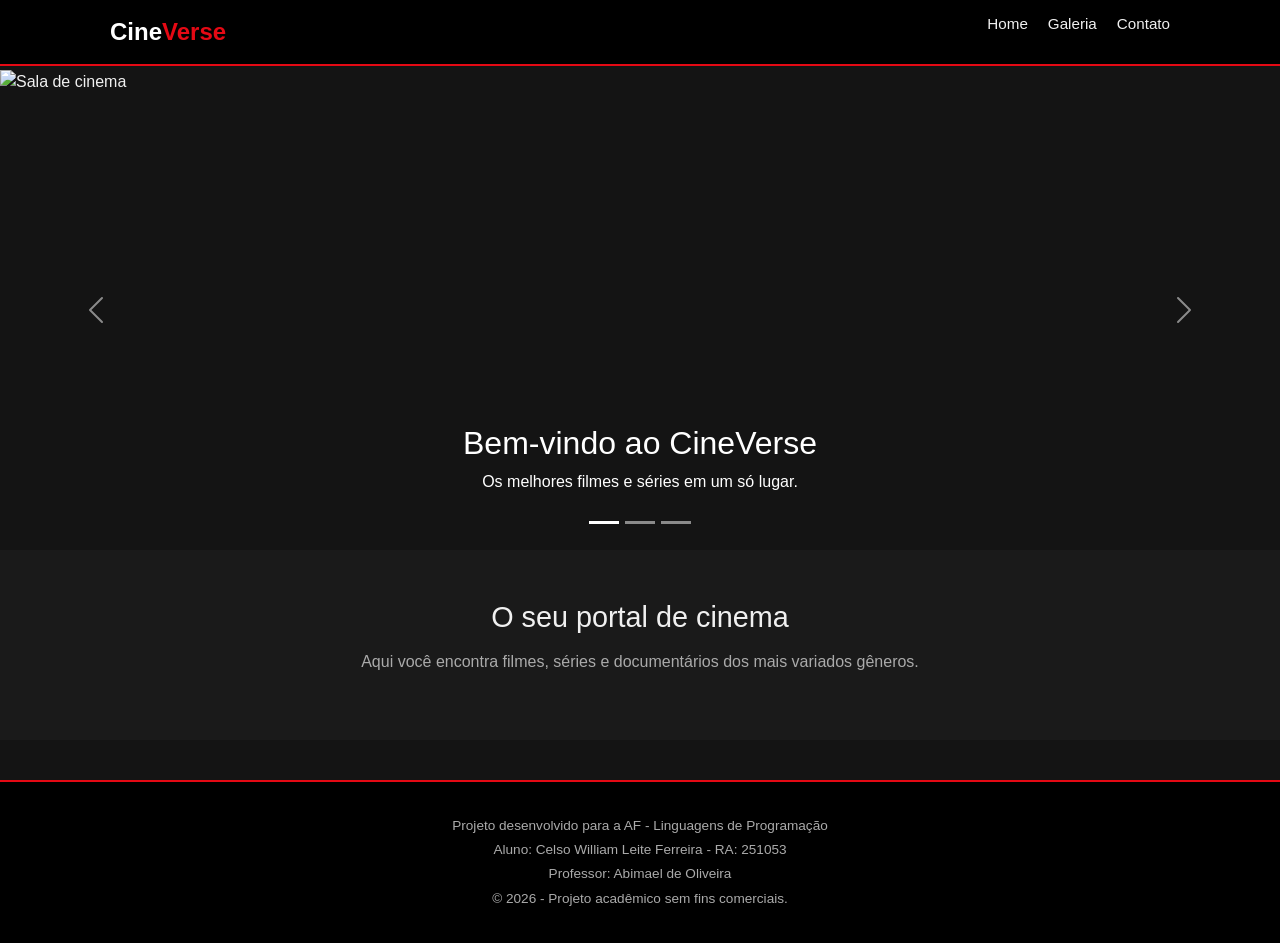
==== index.html @ 44c73e66 "Primerios commits, contato, galeria e index" ====
<!--
AF - Avaliação Final - Linguagens de Programação
Tema do Projeto: CineVerse - Filmes e Séries
Aluno 1: Celso William Leite Ferreira - RA: 251053
Professor: Abimael de Oliveira
Data de entrega: 07/06
-->

<!DOCTYPE html>
<html lang="pt-br">
<head>
    <meta charset="UTF-8">
    <meta name="viewport" content="width=device-width, initial-scale=1.0">
    <title>CineVerse - Home</title>

    <link href="https://cdn.jsdelivr.net/npm/bootstrap@5.3.3/dist/css/bootstrap.min.css" rel="stylesheet">

    <link rel="stylesheet" href="./css/style.css">
</head>
<body>

    <header>
        <nav>
            <a class="logo" href="index.html">Cine<span>Verse</span></a>
            <ul>
                <li><a href="index.html">Home</a></li>
                <li><a href="galeria.html">Galeria</a></li>
                <li><a href="contato.html">Contato</a></li>
            </ul>
        </nav>
    </header>
    
    <main>

        <!-- carrossel bootstrap -->
        <section>
            <div id="carouselHome" class="carousel slide" data-bs-ride="carousel">
                <div class="carousel-indicators">
                    <button type="button" data-bs-target="#carouselHome" data-bs-slide-to="0" class="active"></button>
                    <button type="button" data-bs-target="#carouselHome" data-bs-slide-to="1"></button>
                    <button type="button" data-bs-target="#carouselHome" data-bs-slide-to="2"></button>
                </div>
                <div class="carousel-inner">
                    <div class="carousel-item active">
                        <img src="https://images.unsplash.com/photo-1489599849927-2ee91cede3ba?w=1400&h=480&fit=crop" class="d-block w-100" alt="Sala de cinema">
                        <div class="carousel-caption d-none d-md-block">
                            <h2>Bem-vindo ao CineVerse</h2>
                            <p>Os melhores filmes e séries em um só lugar.</p>
                        </div>
                    </div>
                    <div class="carousel-item">
                        <img src="https://images.unsplash.com/photo-1536440136628-849c177e76a1?w=1400&h=480&fit=crop" class="d-block w-100" alt="Sessão de cinema">
                        <div class="carousel-caption d-none d-md-block">
                            <h2>Séries em Destaque</h2>
                            <p>As melhores produções da televisão.</p>
                        </div>
                    </div>
                    <div class="carousel-item">
                        <img src="https://images.unsplash.com/photo-1574267432553-4b4628081c31?w=1400&h=480&fit=crop" class="d-block w-100" alt="Pipoca no cinema">
                        <div class="carousel-caption d-none d-md-block">
                            <h2>Lançamentos</h2>
                            <p>Fique por dentro dos últimos lançamentos.</p>
                        </div>
                    </div>
                </div>
                <button class="carousel-control-prev" type="button" data-bs-target="#carouselHome" data-bs-slide="prev">
                    <span class="carousel-control-prev-icon"></span>
                </button>
                <button class="carousel-control-next" type="button" data-bs-target="#carouselHome" data-bs-slide="next">
                    <span class="carousel-control-next-icon"></span>
                </button>
            </div>
        </section>

        <section class="apresentacao">
            <h2>O seu portal de cinema</h2>
            <p>Aqui você encontra filmes, séries e documentários dos mais variados gêneros.</p>
        </section>

        <!-- cards - -->

    </main>

    <footer class="rodape">
        <p>Projeto desenvolvido para a AF - Linguagens de Programação</p>
        <p>Aluno: Celso William Leite Ferreira - RA: 251053</p>
        <p>Professor: Abimael de Oliveira</p>
        <p>&copy; 2026 - Projeto acadêmico sem fins comerciais.</p>
    </footer>

    <script src="https://cdn.jsdelivr.net/npm/bootstrap@5.3.3/dist/js/bootstrap.bundle.min.js"></script>
    <script src="./js/script.js"></script>
</body>
</html>
---- css/style.css ----
/*
AF - Avaliação Final - Linguagens de Programação
Tema do Projeto: CineVerse - Filmes e Séries
Aluno 1: Celso William Leite Ferreira - RA: 251053
Professor: Abimael de Oliveira
Data de entrega: 07/06
*/

* {
    margin: 0;
    padding: 0;
    box-sizing: border-box;
}

body {
    font-family: Arial, sans-serif;
    background-color: #141414;
    color: #f0f0f0;
    padding-top: 70px;
}

img {
    max-width: 100%;
}

/* --- MENU --- */
header {
    position: fixed;
    top: 0;
    left: 0;
    width: 100%;
    background-color: #000;
    border-bottom: 2px solid #e50914;
    z-index: 999;
    padding: 12px 0;
}

nav {
    display: flex;
    justify-content: space-between;
    align-items: center;
    max-width: 1100px;
    margin: 0 auto;
    padding: 0 20px;
}

.logo {
    font-size: 1.5rem;
    font-weight: bold;
    color: #fff;
    text-decoration: none;
}

.logo span {
    color: #e50914;
}

nav ul {
    list-style: none;
    display: flex;
    gap: 20px;
}

nav ul a {
    color: #f0f0f0;
    text-decoration: none;
    font-size: 0.95rem;
}

nav ul a:hover {
    color: #e50914;
}

/* --- CARROSSEL --- */
.carousel-item img {
    height: 480px;
    object-fit: cover;
}

/* --- APRESENTACAO --- */
.apresentacao {
    background-color: #1a1a1a;
    padding: 50px 20px;
    text-align: center;
}

.apresentacao h2 {
    font-size: 1.8rem;
    margin-bottom: 15px;
}

.apresentacao p {
    color: #aaa;
}

/* --- RODAPE --- */
.rodape {
    background-color: #000;
    color: #aaa;
    text-align: center;
    padding: 30px 15px;
    border-top: 2px solid #e50914;
    margin-top: 40px;
}

.rodape p {
    margin: 4px 0;
    font-size: 0.85rem;
}
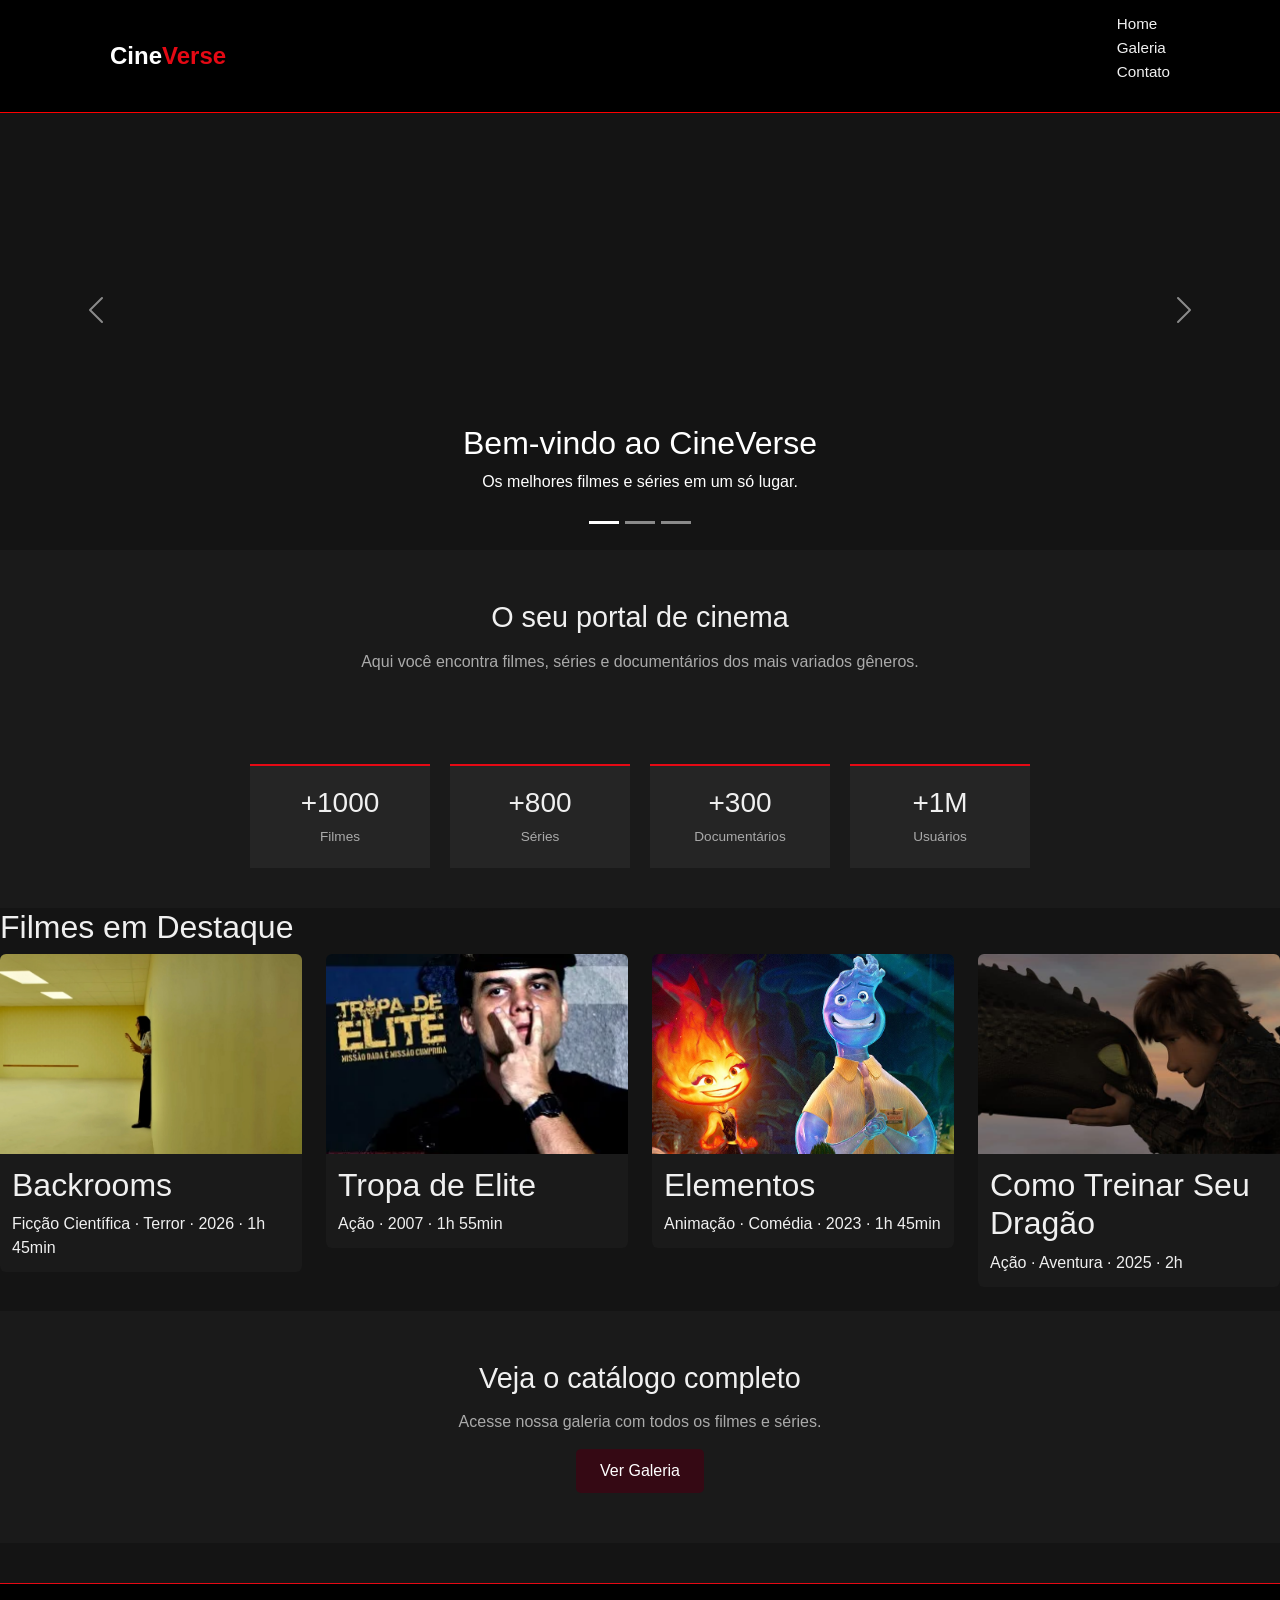
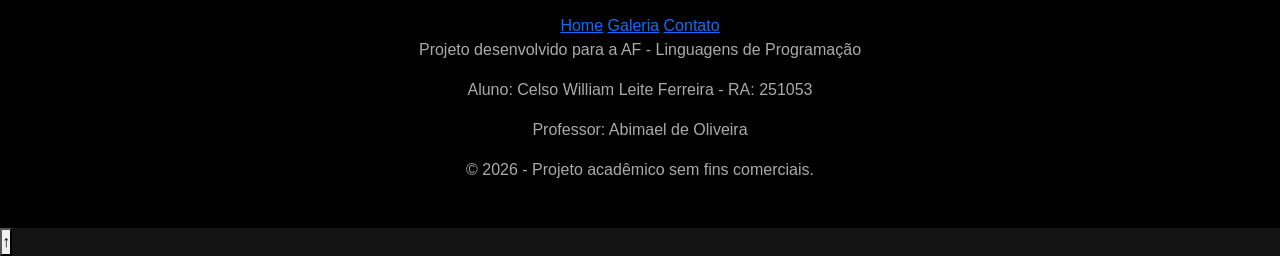
==== commit 518d18ac: "Adicinando estilo ao index e card." ====
--- a/index.html
+++ b/index.html
@@ -14,7 +14,6 @@
     <title>CineVerse - Home</title>
 
     <link href="https://cdn.jsdelivr.net/npm/bootstrap@5.3.3/dist/css/bootstrap.min.css" rel="stylesheet">
-
     <link rel="stylesheet" href="./css/style.css">
 </head>
 <body>
@@ -72,22 +71,105 @@
             </div>
         </section>
 
+        <!-- --- Apresentação --- -->
         <section class="apresentacao">
             <h2>O seu portal de cinema</h2>
             <p>Aqui você encontra filmes, séries e documentários dos mais variados gêneros.</p>
         </section>
 
-        <!-- cards - -->
+        <!-- --- cards --- -->
+         <div class="area-numeros">
+            <div class="numero-item">
+                <h3>+1000</h3>
+                <p>Filmes</p>
+            </div>
+            <div class="numero-item">
+                <h3>+800</h3>
+                <p>Séries</p>
+            </div>
+            <div class="numero-item">
+                <h3>+300</h3>
+                <p>Documentários</p>
+            </div>
+            <div class="numero-item">
+                <h3>+1M</h3>
+                <p>Usuários</p>
+            </div>
+         </div>
 
+         <!-- --- Destaques --- -->
+          <section class="destaques">
+            <h2>Filmes em <span>Destaque</span></h2>
+            <div class="row">
+
+                <!-- Backroom -->
+                <article class="col-md-3 mb-4">
+                    <div class="card">
+                        <img src="img/Backrooms2.jpg" alt="Backrooms">
+                        <div class="card-body">
+                            <h2 class="card-title">Backrooms</h2>
+                            <p class="card-text">Ficção Científica · Terror · 2026 · 1h 45min</p>
+                        </div>
+                    </div>
+                </article>
+
+                <!-- Tropa De elite -->
+                <article class="col-md-3 mb-4">
+                    <div class="card">
+                        <img src="img/TropaDeElite.webp" alt="Tropa De Elite">
+                        <div class="card-body">
+                            <h2 class="card-title">Tropa de Elite</h2>
+                            <p class="card-text">Ação · 2007 · 1h 55min</p>
+                        </div>
+                    </div>
+                </article>
+
+                <!-- Elementos -->
+                <article class="col-md-3 mb-4">
+                    <div class="card">
+                        <img src="img/Elementos.jpeg" alt="Elementos">
+                        <div class="card-body">
+                            <h2 class="card-title">Elementos</h2>
+                            <p class="card-text">Animação · Comédia · 2023 · 1h 45min</p>
+                        </div>
+                    </div>
+                </article>
+                
+                <!--  -->
+                <article class="col-md-3 mb-4">
+                    <div class="card">
+                        <img src="img/TreinarDragao.jpg" alt="Como Treinar Seu Dragão">
+                        <div class="card-body">
+                            <h2 class="card-title">Como Treinar Seu Dragão</h2>
+                            <p class="card-text">Ação · Aventura · 2025 · 2h</p>
+                        </div>
+                    </div>
+                </article>
+            </div>
+          </section>
     </main>
 
+    <section class="apresentacao">
+        <h2>Veja o catálogo completo</h2>
+        <p>Acesse nossa galeria com todos os filmes e séries.</p>
+        <a href="galeria.html" style="display:inline-block; margin-top:15px; background-color:#350914;
+         color:white; padding:10px 24px; text-decoration:none; border-radius:5px;">Ver Galeria</a>
+    </section>
+
+
+    <!-- --- Rodapé --- -->
     <footer class="rodape">
+        <a href="index.html">Home</a>
+        <a href="galeria.html">Galeria</a>
+        <a href="contato.html">Contato</a>
         <p>Projeto desenvolvido para a AF - Linguagens de Programação</p>
         <p>Aluno: Celso William Leite Ferreira - RA: 251053</p>
         <p>Professor: Abimael de Oliveira</p>
         <p>&copy; 2026 - Projeto acadêmico sem fins comerciais.</p>
     </footer>
 
+    <button class="btnTopo">↑</button>
+
     <script src="https://cdn.jsdelivr.net/npm/bootstrap@5.3.3/dist/js/bootstrap.bundle.min.js"></script>
     <script src="./js/script.js"></script>
 </body>
--- a/css/style.css
+++ b/css/style.css
@@ -23,16 +23,16 @@
     max-width: 100%;
 }
 
-/* --- MENU --- */
+/* --- Menu --- */
 header {
     position: fixed;
     top: 0;
     left: 0;
     width: 100%;
-    background-color: #000;
-    border-bottom: 2px solid #e50914;
+    background-color: black;
+    border-bottom: 1px solid red;
     z-index: 999;
-    padding: 12px 0;
+    padding: 12px;
 }
 
 nav {
@@ -52,13 +52,11 @@
 }
 
 .logo span {
-    color: #e50914;
+    color: #e50914
 }
 
 nav ul {
     list-style: none;
-    display: flex;
-    gap: 20px;
 }
 
 nav ul a {
@@ -71,13 +69,13 @@
     color: #e50914;
 }
 
-/* --- CARROSSEL --- */
+/* --- Carrossel --- */
 .carousel-item img {
     height: 480px;
     object-fit: cover;
 }
 
-/* --- APRESENTACAO --- */
+/* --- Apresentação --- */
 .apresentacao {
     background-color: #1a1a1a;
     padding: 50px 20px;
@@ -91,19 +89,74 @@
 
 .apresentacao p {
     color: #aaa;
+    max-width: 650px;
+    margin: 0 auto;
 }
 
-/* --- RODAPE --- */
+.area-numeros {
+    display: flex;
+    flex-wrap: wrap;
+    justify-content: center;
+    gap: 20px;
+    padding: 40px 20px;
+    background-color: #1a1a1a;
+}
+
+.numero-item {
+    flex: 1 1 150px;
+    max-width: 180px;
+    text-align: center;
+    background-color: #252525;
+    padding: 20px;
+    border-top: 2px solid #e50914;
+}
+
+.numero-item p {
+    font-size: 0.85rem;
+    color: #aaa;
+    margin: 0;
+}
+
+/* --- Destaque --- */
+.destaque {
+    padding: 50px 20px;
+    max-width: 1100px;
+    margin: 0 auto;
+}
+
+.destaque h2 {
+    font-size: 1.6rem;
+    margin-bottom: 25px;
+    border-left: 4px solid #e50914;
+    padding-left: 10px;
+}
+
+/* --- Cards --- */
+.card {
+    background-color: #1a1a1a;
+    border: none;
+    color: #f0f0f0;
+    border-radius: 6px;
+    overflow: hidden;
+}
+
+.card img {
+    height: 200px;
+    width: 100%;
+    object-fit: cover;
+}
+
+.card-body {
+    padding: 12px;
+}
+
+
+/*  --- Rodape --- */
 .rodape {
     background-color: #000;
     color: #aaa;
     text-align: center;
     padding: 30px 15px;
-    border-top: 2px solid #e50914;
+    border-top: 1px solid #e50914;
     margin-top: 40px;
-}
-
-.rodape p {
-    margin: 4px 0;
-    font-size: 0.85rem;
-}
+}
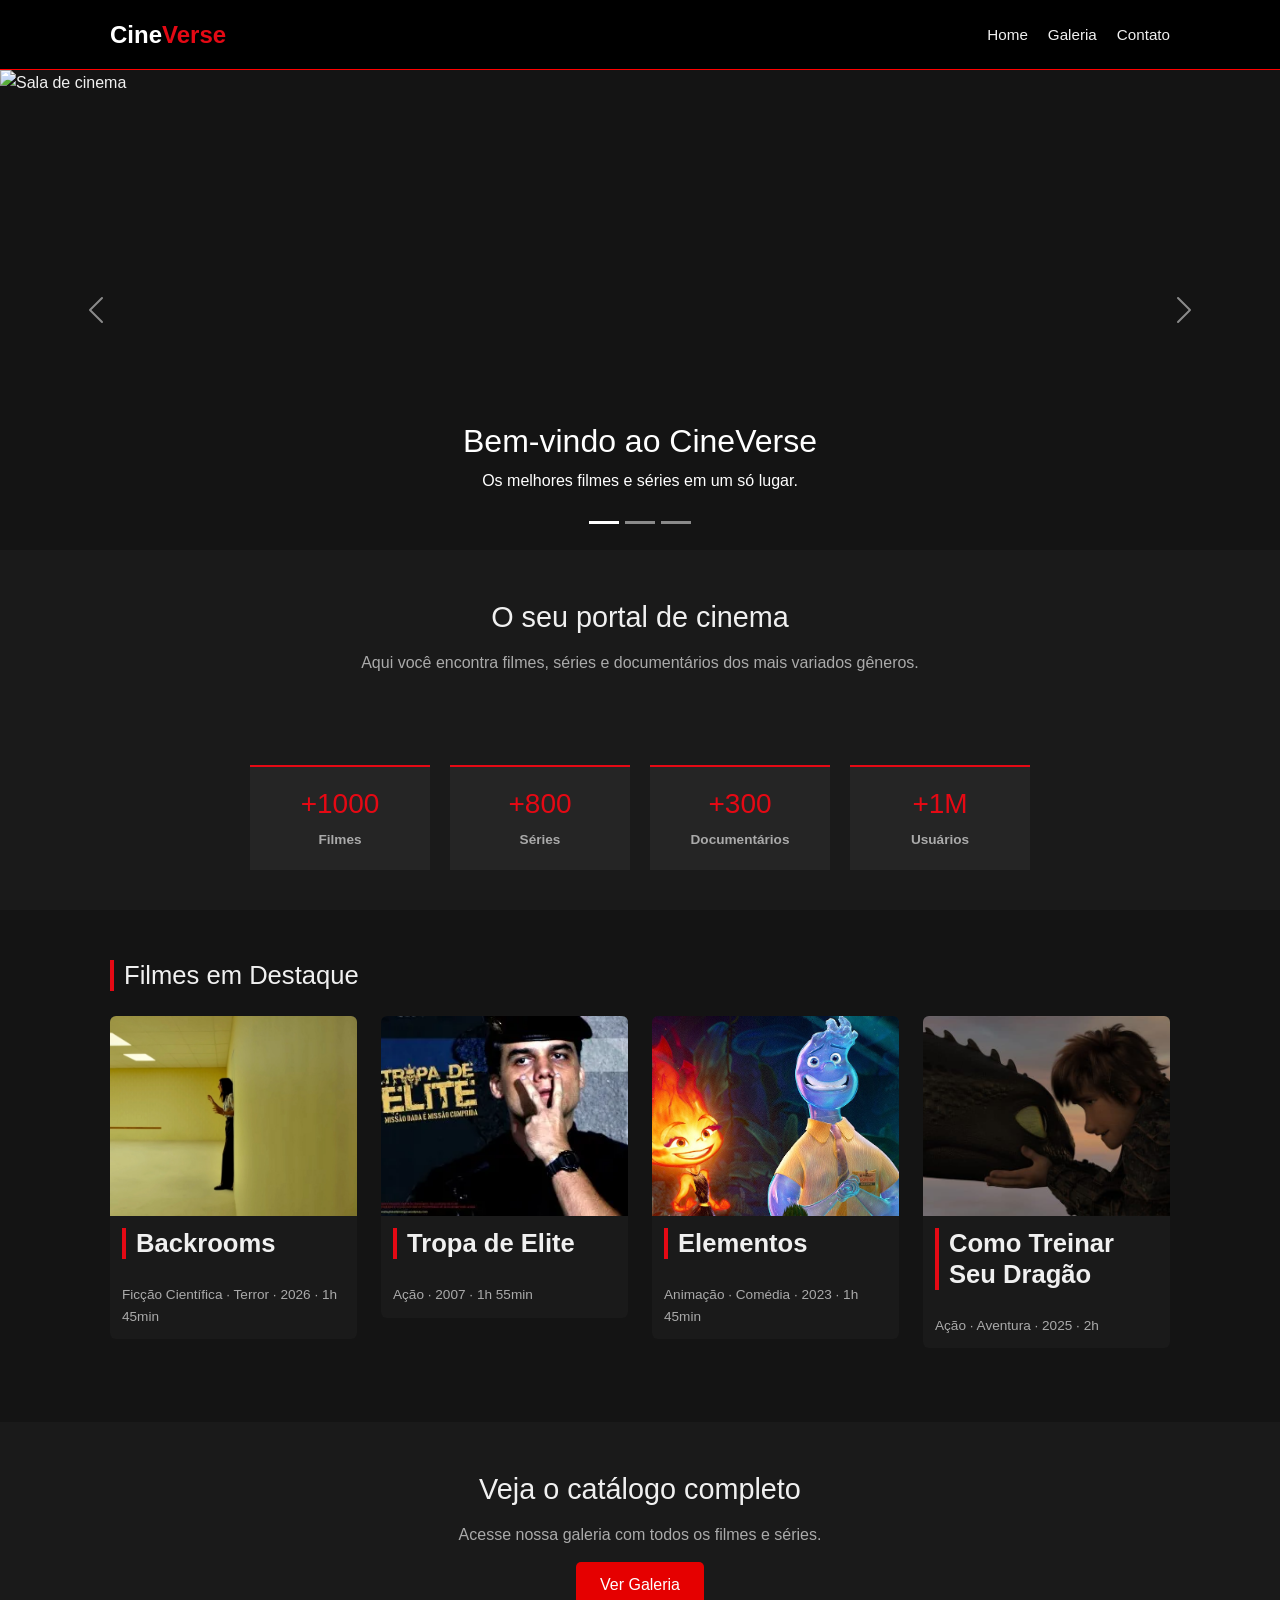
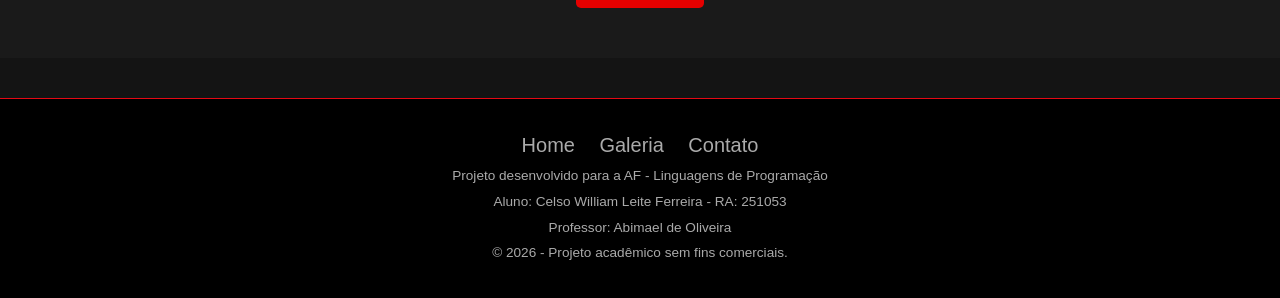
==== commit 9835857a: "Inserindo galeria e css" ====
--- a/index.html
+++ b/index.html
@@ -135,7 +135,7 @@
                     </div>
                 </article>
                 
-                <!--  -->
+                <!-- Como Treinar Seu Dragão -->
                 <article class="col-md-3 mb-4">
                     <div class="card">
                         <img src="img/TreinarDragao.jpg" alt="Como Treinar Seu Dragão">
@@ -152,8 +152,7 @@
     <section class="apresentacao">
         <h2>Veja o catálogo completo</h2>
         <p>Acesse nossa galeria com todos os filmes e séries.</p>
-        <a href="galeria.html" style="display:inline-block; margin-top:15px; background-color:#350914;
-         color:white; padding:10px 24px; text-decoration:none; border-radius:5px;">Ver Galeria</a>
+        <a href="galeria.html" class="btn-galeria">Ver Galeria</a>
     </section>
 
 
@@ -168,7 +167,7 @@
         <p>&copy; 2026 - Projeto acadêmico sem fins comerciais.</p>
     </footer>
 
-    <button class="btnTopo">↑</button>
+    <button id="btnTopo">↑</button>
 
     <script src="https://cdn.jsdelivr.net/npm/bootstrap@5.3.3/dist/js/bootstrap.bundle.min.js"></script>
     <script src="./js/script.js"></script>
--- a/css/style.css
+++ b/css/style.css
@@ -11,16 +11,21 @@
     padding: 0;
     box-sizing: border-box;
 }
+html {
+    scroll-behavior: smooth;
+}
 
 body {
     font-family: Arial, sans-serif;
     background-color: #141414;
     color: #f0f0f0;
     padding-top: 70px;
+    line-height: 1.6;
 }
 
 img {
     max-width: 100%;
+    display: block;
 }
 
 /* --- Menu --- */
@@ -49,14 +54,25 @@
     font-weight: bold;
     color: #fff;
     text-decoration: none;
+    line-height: 45px;
 }
 
 .logo span {
     color: #e50914
 }
 
+.nav {
+    display: flex;
+    align-items: center;
+    gap: 20px;
+}
+
 nav ul {
     list-style: none;
+    display: flex;
+    gap: 20px;
+    margin: 0;
+    padding: 0;
 }
 
 nav ul a {
@@ -93,6 +109,7 @@
     margin: 0 auto;
 }
 
+/* --- FlexBox --- */
 .area-numeros {
     display: flex;
     flex-wrap: wrap;
@@ -111,6 +128,12 @@
     border-top: 2px solid #e50914;
 }
 
+.numero-item {
+    font-size: 2rem;
+    color: #e50914;
+    font-weight: bold;
+}
+
 .numero-item p {
     font-size: 0.85rem;
     color: #aaa;
@@ -118,13 +141,13 @@
 }
 
 /* --- Destaque --- */
-.destaque {
+.destaques {
     padding: 50px 20px;
     max-width: 1100px;
     margin: 0 auto;
 }
 
-.destaque h2 {
+.destaques h2 {
     font-size: 1.6rem;
     margin-bottom: 25px;
     border-left: 4px solid #e50914;
@@ -150,6 +173,83 @@
     padding: 12px;
 }
 
+.card-title {
+    font-size: 1rem;
+    font-weight: bold;
+    margin-bottom: 5px;
+}
+
+.card-text {
+    font-size: 0.85rem;
+    color: #aaa;
+}
+
+.card:hover {
+    transform: translateY(-5px);
+    transition: 0.3s ease;
+    box-shadow: 0 8px 10px rgba(229, 9, 20, 0.3);
+}
+
+/* --- Galeria --- */
+.galeria {
+    padding: 50px 20px;
+    max-width: 1100px;
+    margin: 0 auto;
+}
+
+.galeria h1 {
+    font-size: 1.8rem;
+    margin-bottom: 10px;
+    border-left: 4px solid #e50914;
+    padding-left: 10px;
+}
+
+.galeria > p {
+    color: #aaa;
+    margin-bottom: 30px;
+}
+
+.galeria h2 {
+    font-size: 1.5rem;
+    margin: 30px 0 20px;
+    border-left: 4px solid #e50914;
+    padding-left: 10px;
+}
+
+
+
+.btn-galeria {
+    display: inline-block;
+    margin-top: 15px;
+    background-color: #e50000;
+    color: white;
+    padding: 10px 24px;
+    text-decoration: none;
+    border-radius: 5px;
+}
+
+/* Botão Topo */
+#btnTopo {
+    position: fixed;
+    right: 20px;
+    bottom: 20px;
+    display: none;
+    padding: 12px 16px;
+    border: none;
+    background-color: #e50914;
+    color: white;
+    cursor: pointer;
+    font-size: 1rem;
+
+    width: 50px;
+    height: 50px;
+    border-radius: 50%;
+}
+
+#btnTopo.mostrar {
+    display: block;
+}
+
 
 /*  --- Rodape --- */
 .rodape {
@@ -159,4 +259,20 @@
     padding: 30px 15px;
     border-top: 1px solid #e50914;
     margin-top: 40px;
+}
+
+.rodape p {
+    margin: 4px 0;
+    font-size: 0.85rem;
+}
+
+.rodape a {
+    color: #aaa;
+    font-size: 1.25rem;
+    margin: 0 10px;
+    text-decoration: none;
+}
+
+.rodape a:hover {
+    color: #e50914;
 }
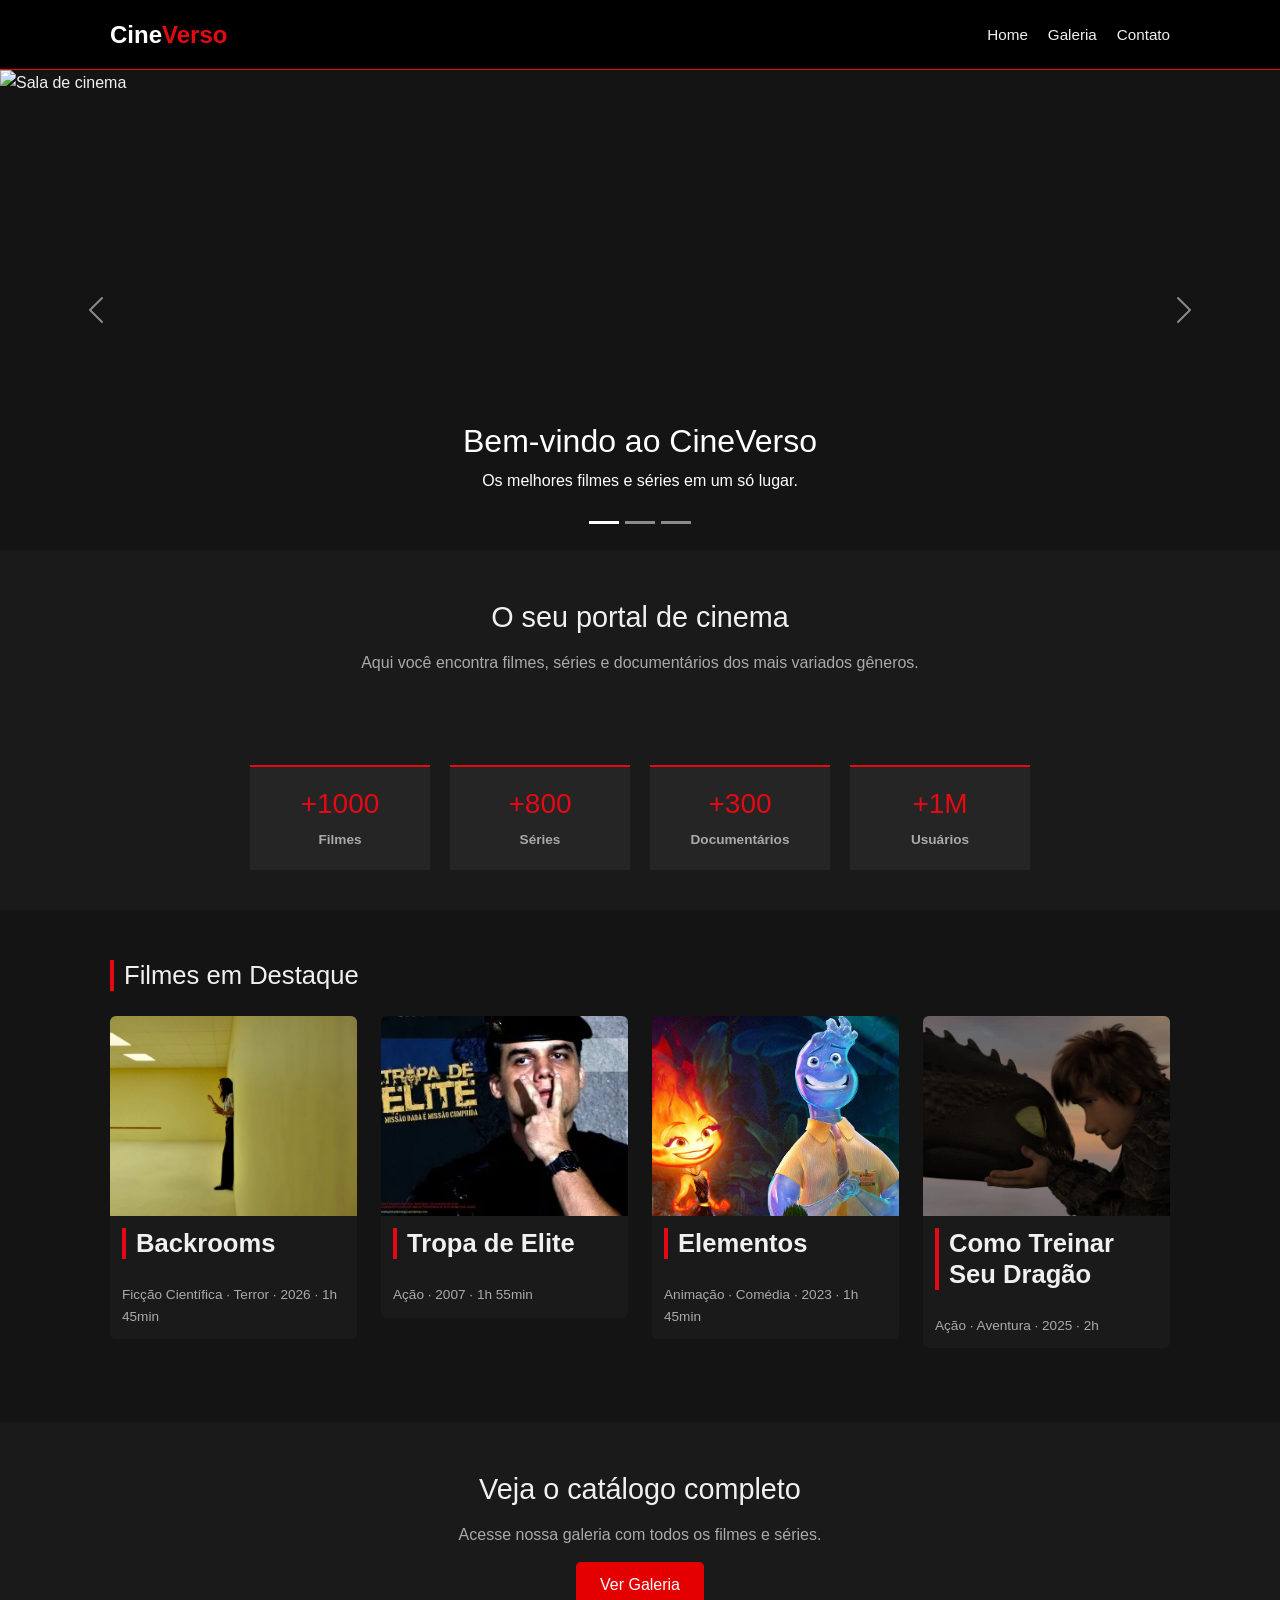
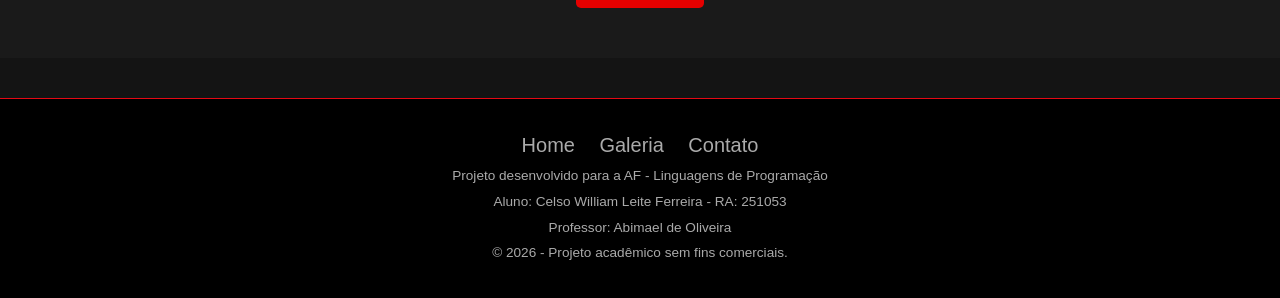
==== commit c3e5426a: "Adicionando mais algumas funções e migrando para o linux." ====
--- a/index.html
+++ b/index.html
@@ -1,6 +1,6 @@
 <!--
 AF - Avaliação Final - Linguagens de Programação
-Tema do Projeto: CineVerse - Filmes e Séries
+Tema do Projeto: CineVerso - Filmes e Séries
 Aluno 1: Celso William Leite Ferreira - RA: 251053
 Professor: Abimael de Oliveira
 Data de entrega: 07/06
@@ -11,7 +11,7 @@
 <head>
     <meta charset="UTF-8">
     <meta name="viewport" content="width=device-width, initial-scale=1.0">
-    <title>CineVerse - Home</title>
+    <title>CineVerso - Home</title>
 
     <link href="https://cdn.jsdelivr.net/npm/bootstrap@5.3.3/dist/css/bootstrap.min.css" rel="stylesheet">
     <link rel="stylesheet" href="./css/style.css">
@@ -20,7 +20,7 @@
 
     <header>
         <nav>
-            <a class="logo" href="index.html">Cine<span>Verse</span></a>
+            <a class="logo" href="index.html">Cine<span>Verso</span></a>
             <ul>
                 <li><a href="index.html">Home</a></li>
                 <li><a href="galeria.html">Galeria</a></li>
@@ -43,7 +43,7 @@
                     <div class="carousel-item active">
                         <img src="https://images.unsplash.com/photo-1489599849927-2ee91cede3ba?w=1400&h=480&fit=crop" class="d-block w-100" alt="Sala de cinema">
                         <div class="carousel-caption d-none d-md-block">
-                            <h2>Bem-vindo ao CineVerse</h2>
+                            <h2>Bem-vindo ao CineVerso</h2>
                             <p>Os melhores filmes e séries em um só lugar.</p>
                         </div>
                     </div>
--- a/css/style.css
+++ b/css/style.css
@@ -1,6 +1,6 @@
 /*
 AF - Avaliação Final - Linguagens de Programação
-Tema do Projeto: CineVerse - Filmes e Séries
+Tema do Projeto: CineVerso - Filmes e Séries
 Aluno 1: Celso William Leite Ferreira - RA: 251053
 Professor: Abimael de Oliveira
 Data de entrega: 07/06
@@ -240,7 +240,6 @@
     color: white;
     cursor: pointer;
     font-size: 1rem;
-
     width: 50px;
     height: 50px;
     border-radius: 50%;
@@ -275,4 +274,11 @@
 
 .rodape a:hover {
     color: #e50914;
+}
+
+/* --- Contato --- */
+
+.form-contato label {
+    display: block;
+    color: #f0f0f0;
 }
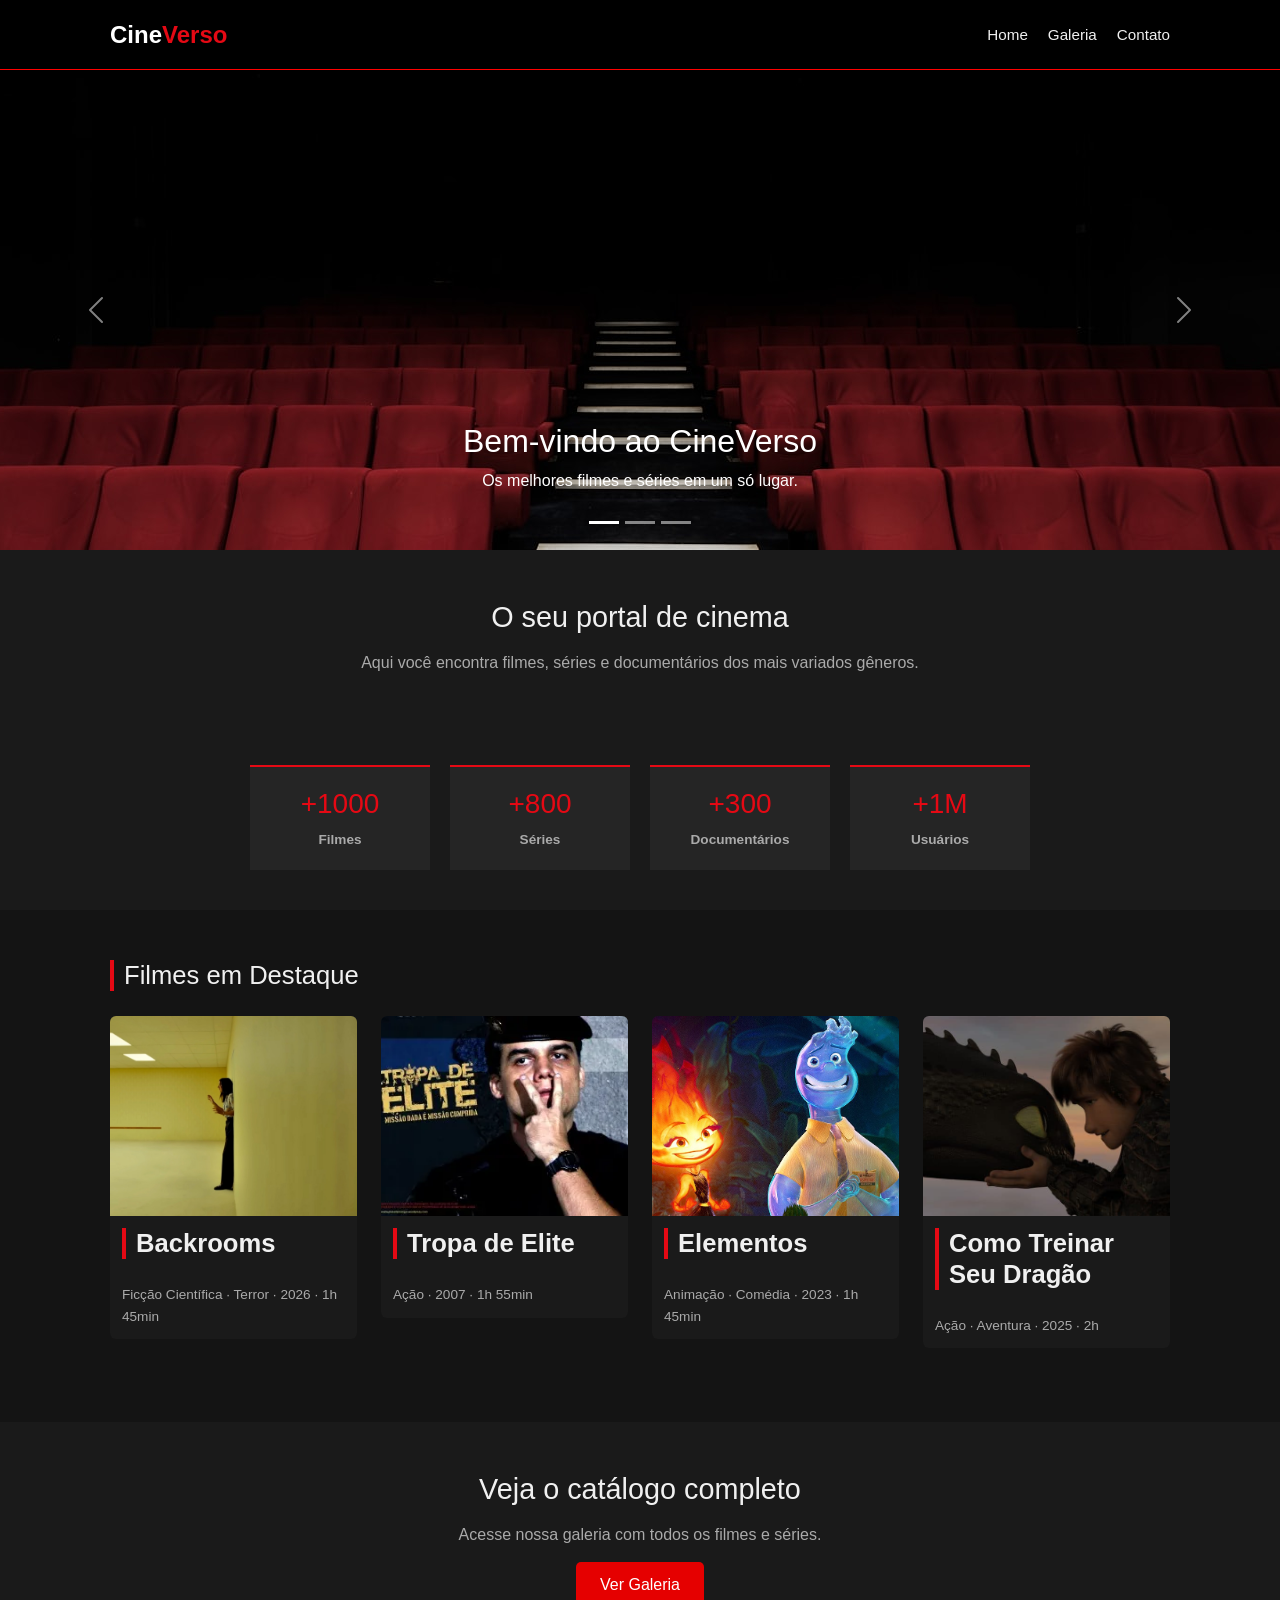
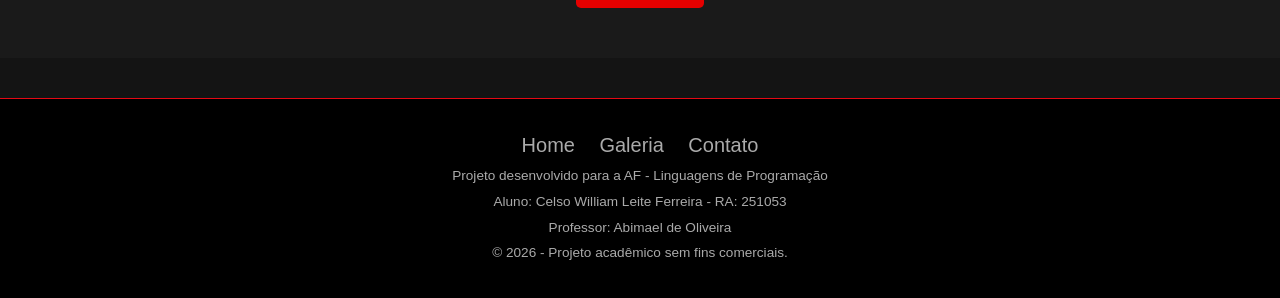
==== commit 0695dc05: "Finalização do CineVerso" ====
--- a/index.html
+++ b/index.html
@@ -41,21 +41,21 @@
                 </div>
                 <div class="carousel-inner">
                     <div class="carousel-item active">
-                        <img src="https://images.unsplash.com/photo-1489599849927-2ee91cede3ba?w=1400&h=480&fit=crop" class="d-block w-100" alt="Sala de cinema">
+                        <img src="img/cinema.jpg" class="d-block w-100" alt="Sala de cinema">
                         <div class="carousel-caption d-none d-md-block">
                             <h2>Bem-vindo ao CineVerso</h2>
                             <p>Os melhores filmes e séries em um só lugar.</p>
                         </div>
                     </div>
                     <div class="carousel-item">
-                        <img src="https://images.unsplash.com/photo-1536440136628-849c177e76a1?w=1400&h=480&fit=crop" class="d-block w-100" alt="Sessão de cinema">
+                        <img src="img/Spider-noir.jpg" class="d-block w-100 carousel-img" alt="Spider Noir">
                         <div class="carousel-caption d-none d-md-block">
                             <h2>Séries em Destaque</h2>
-                            <p>As melhores produções da televisão.</p>
+                            <p>As melhores produções dos streamings.</p>
                         </div>
                     </div>
                     <div class="carousel-item">
-                        <img src="https://images.unsplash.com/photo-1574267432553-4b4628081c31?w=1400&h=480&fit=crop" class="d-block w-100" alt="Pipoca no cinema">
+                        <img src="img/Panico.jpg" class="d-block w-100 carousel-img" alt="Todo mundo em panico 6">
                         <div class="carousel-caption d-none d-md-block">
                             <h2>Lançamentos</h2>
                             <p>Fique por dentro dos últimos lançamentos.</p>
--- a/css/style.css
+++ b/css/style.css
@@ -89,6 +89,12 @@
 .carousel-item img {
     height: 480px;
     object-fit: cover;
+}
+
+.carousel-img {
+    height: 500px;
+    object-fit: cover;
+    object-position: center 15%; /* <- isso move o foco pra cima (rosto) */
 }
 
 /* --- Apresentação --- */
@@ -278,7 +284,112 @@
 
 /* --- Contato --- */
 
+.contato {
+    font-size: 50px 20px;
+    max-width: 1100px;
+    margin: 0 auto;
+}
+
+.contato h1 {
+    font-size: 1.8rem;
+    margin-bottom: 10px;
+    border-left: 4px solid #e50914;
+    padding-left: 10px;
+}
+
+.contato > p {
+    color: #aaa;
+    margin-bottom: 30px;
+}
+
 .form-contato label {
     display: block;
     color: #f0f0f0;
+    font-weight: bold;
+    font-size: 0.9rem;
+    margin-bottom: 5px;
+}
+
+.form-contato input,
+.form-contato select,
+.form-contato textarea {
+    width: 100%;
+    padding: 10px;
+    background-color: #252525;
+    border: 1px solid #444;
+    color: #f0f0f0;
+    border-radius: 5px;
+    margin-bottom: 15px;
+    font-size: 0.95rem;
+}
+
+.form-contato input:focus,
+.form-contato select:focus,
+.form-contato textarea:focus {
+    border-color: #e50914;
+    outline: none;
+}
+
+.btn-enviar {
+    background-color: #e50914;
+    color: white;
+    border: none;
+    padding: 10px 28px;
+    border-radius: 5px;
+    cursor: pointer;
+    font-size: 0.95rem;
+}
+
+
+.btn-enviar:hover {
+    background-color: #b0060f;
+}
+
+.btn-limpar {
+    background-color: transparent;
+    color: #aaa;
+    border: 1px solid #444;
+    padding: 10px 20px;
+    border-radius: 5px;
+    cursor: pointer;
+    margin-left: 10px;
+    font-size: 0.95rem;
+}
+
+/* info de contato com flexbox */
+.info-contato {
+    display: flex;
+    flex-direction: column;
+    gap: 18px;
+    margin-top: 20px;
+}
+
+.info-item {
+    display: flex;
+    align-items: flex-start;
+    gap: 12px;
+}
+
+.info-item span {
+    color: #aaa;
+    font-size: 0.95rem;
+}
+
+.social-container {
+    margin-top: 25px;
+}
+
+.social-title {
+    font-weight: bold;
+    margin-bottom: 10px;
+}
+
+.social-link {
+    color: #aaa;
+    margin-right: 12px;
+    text-decoration: none;
+}
+
+.social-link:hover {
+    color: #fff;
 }
